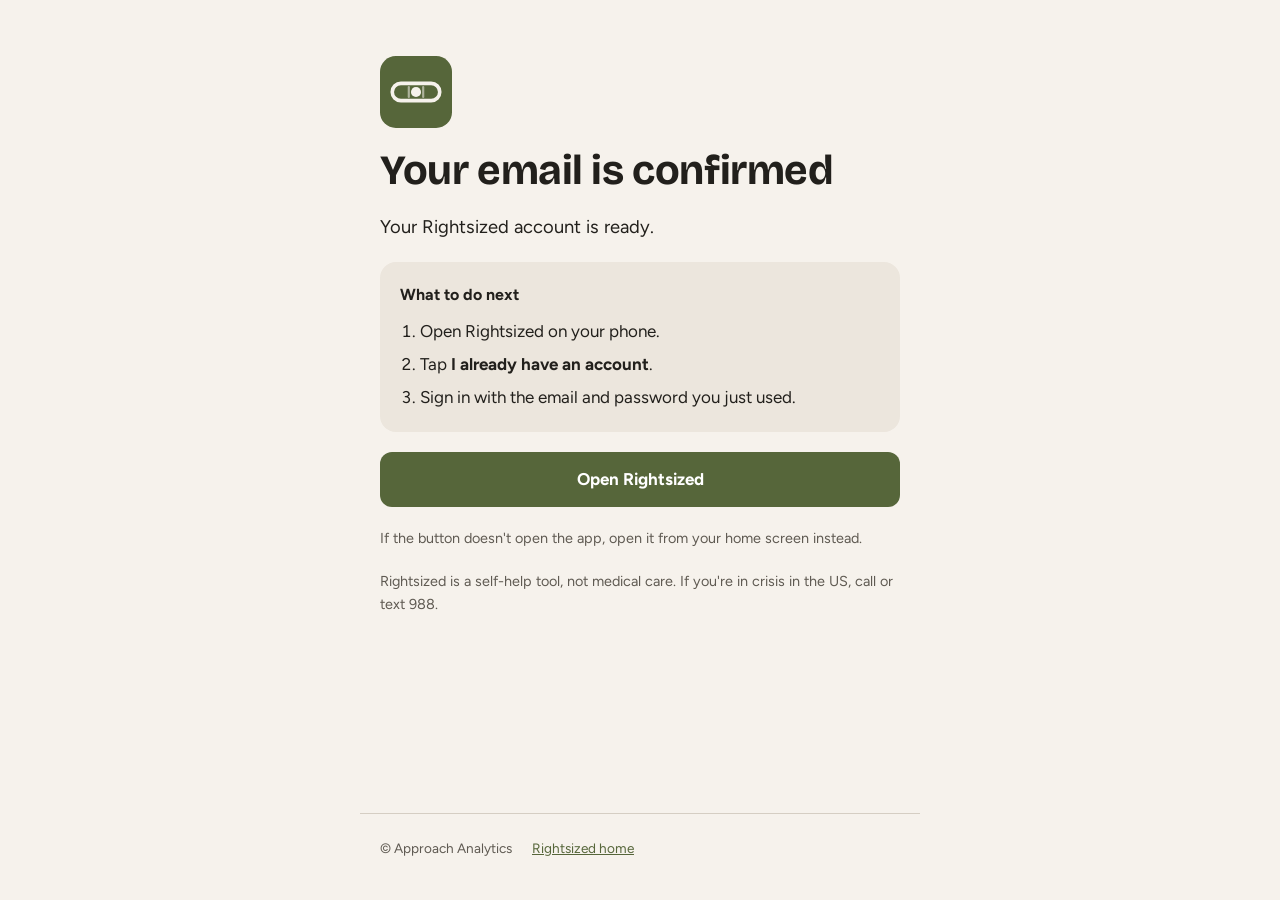
==== confirmed/index.html @ 9b3ffdf0 "Rightsized site: home and email-confirmed pages Co-Authored-By: Claude Opus 5.5 <noreply@anthropic.c" ====
<!doctype html>
<html lang="en">
<head>
<meta charset="utf-8">
<meta name="viewport" content="width=device-width, initial-scale=1">
<meta name="robots" content="noindex">
<title>Email confirmed · Rightsized</title>
<link rel="icon" href="../assets/favicon.png">
<link rel="preconnect" href="https://fonts.googleapis.com">
<link rel="stylesheet" href="https://fonts.googleapis.com/css2?family=Bricolage+Grotesque:opsz,wght@12..96,700&family=Figtree:wght@400;600;700&display=swap">
<link rel="stylesheet" href="../assets/site.css">
</head>
<body>
<main>
  <img class="logo" src="../assets/logo.svg" alt="Rightsized logo">

  <section id="ok">
    <div style="display:flex;flex-direction:column;gap:20px">
      <h1>Your email is confirmed</h1>
      <p class="lede">Your Rightsized account is ready.</p>
      <div class="card">
        <h2>What to do next</h2>
        <ol>
          <li>Open Rightsized on your phone.</li>
          <li>Tap <strong>I already have an account</strong>.</li>
          <li>Sign in with the email and password you just used.</li>
        </ol>
      </div>
      <a class="button" href="rightsized://">Open Rightsized</a>
      <p class="small muted">If the button doesn't open the app, open it from your home screen instead.</p>
    </div>
  </section>

  <section id="failed" hidden>
    <div style="display:flex;flex-direction:column;gap:20px">
      <h1>This link didn't work</h1>
      <p class="lede" id="failed-reason">The confirmation link has expired or was already used.</p>
      <div class="card">
        <h2>Try this</h2>
        <ol>
          <li>Open Rightsized and try signing in. If your email was already confirmed, it will work.</li>
          <li>If not, sign up again with the same email to get a fresh link.</li>
        </ol>
      </div>
    </div>
  </section>

  <p class="small muted">Rightsized is a self-help tool, not medical care. If you're in crisis in the US, call or text 988.</p>
</main>
<footer>
  <span>© Approach Analytics</span>
  <a href="../">Rightsized home</a>
</footer>
<script>
  // Supabase reports a failed confirmation in the query string or the hash.
  (function () {
    var params = new URLSearchParams(location.search + '&' + location.hash.replace(/^#/, ''));
    var error = params.get('error_description') || params.get('error');
    if (!error) return;
    document.getElementById('ok').hidden = true;
    document.getElementById('failed').hidden = false;
    if (/expired|invalid/i.test(error)) return;
    document.getElementById('failed-reason').textContent = error.replace(/\+/g, ' ');
  })();
</script>
</body>
</html>
---- assets/site.css ----
/* Rightsized site: Olive & Sand, matching the app's theme tokens. */
:root {
  --bg: #F6F2EC;
  --surface: #ECE6DD;
  --text: #22201C;
  --text-2: #5F5A52;
  --border: #D5CEC3;
  --accent: #56663A;
  --on-accent: #FFFFFF;
  --urgent: #B3261E;
  --display: "Bricolage Grotesque", "Avenir Next", "Segoe UI", system-ui, sans-serif;
  --body: "Figtree", "Avenir Next", "Segoe UI", system-ui, sans-serif;
  color-scheme: light;
}
@media (prefers-color-scheme: dark) {
  :root {
    --bg: #15140F;
    --surface: #1F1D17;
    --text: #EEEAE2;
    --text-2: #ADA79B;
    --border: #37342B;
    --accent: #A3B373;
    --on-accent: #151A0B;
    --urgent: #F2827A;
    color-scheme: dark;
  }
}

* { box-sizing: border-box; }
html, body { margin: 0; }
body {
  background: var(--bg);
  color: var(--text);
  font-family: var(--body);
  font-size: 17px;
  line-height: 1.6;
  min-height: 100vh;
  display: flex;
  flex-direction: column;
}
main {
  width: 100%;
  max-width: 560px;
  margin: 0 auto;
  padding-inline: 20px;
  padding-block: 56px 40px;
  display: flex;
  flex-direction: column;
  gap: 20px;
  flex: 1;
}
.logo { width: 72px; height: 72px; }
h1 {
  font-family: var(--display);
  font-size: clamp(2rem, 7vw, 2.6rem);
  line-height: 1.08;
  letter-spacing: -0.01em;
  margin: 0;
  text-wrap: balance;
}
p { margin: 0; }
.lede { font-size: 1.15rem; }
.muted { color: var(--text-2); }
.small { font-size: 0.9rem; }
.card {
  background: var(--surface);
  border-radius: 16px;
  padding: 20px;
  display: flex;
  flex-direction: column;
  gap: 10px;
}
.card h2 { font-size: 1rem; margin: 0; }
ol { margin: 0; padding-left: 1.2em; display: flex; flex-direction: column; gap: 6px; }
.button {
  display: block;
  text-align: center;
  text-decoration: none;
  font-weight: 700;
  padding: 14px 18px;
  border-radius: 12px;
  background: var(--accent);
  color: var(--on-accent);
}
.button:focus-visible, a:focus-visible { outline: 3px solid var(--accent); outline-offset: 3px; }
a { color: var(--accent); }
footer {
  max-width: 560px;
  width: 100%;
  margin: 0 auto;
  padding-inline: 20px;
  padding-block: 24px 40px;
  border-top: 1px solid var(--border);
  color: var(--text-2);
  font-size: 0.85rem;
  display: flex;
  flex-wrap: wrap;
  gap: 8px 20px;
}
[hidden] { display: none !important; }
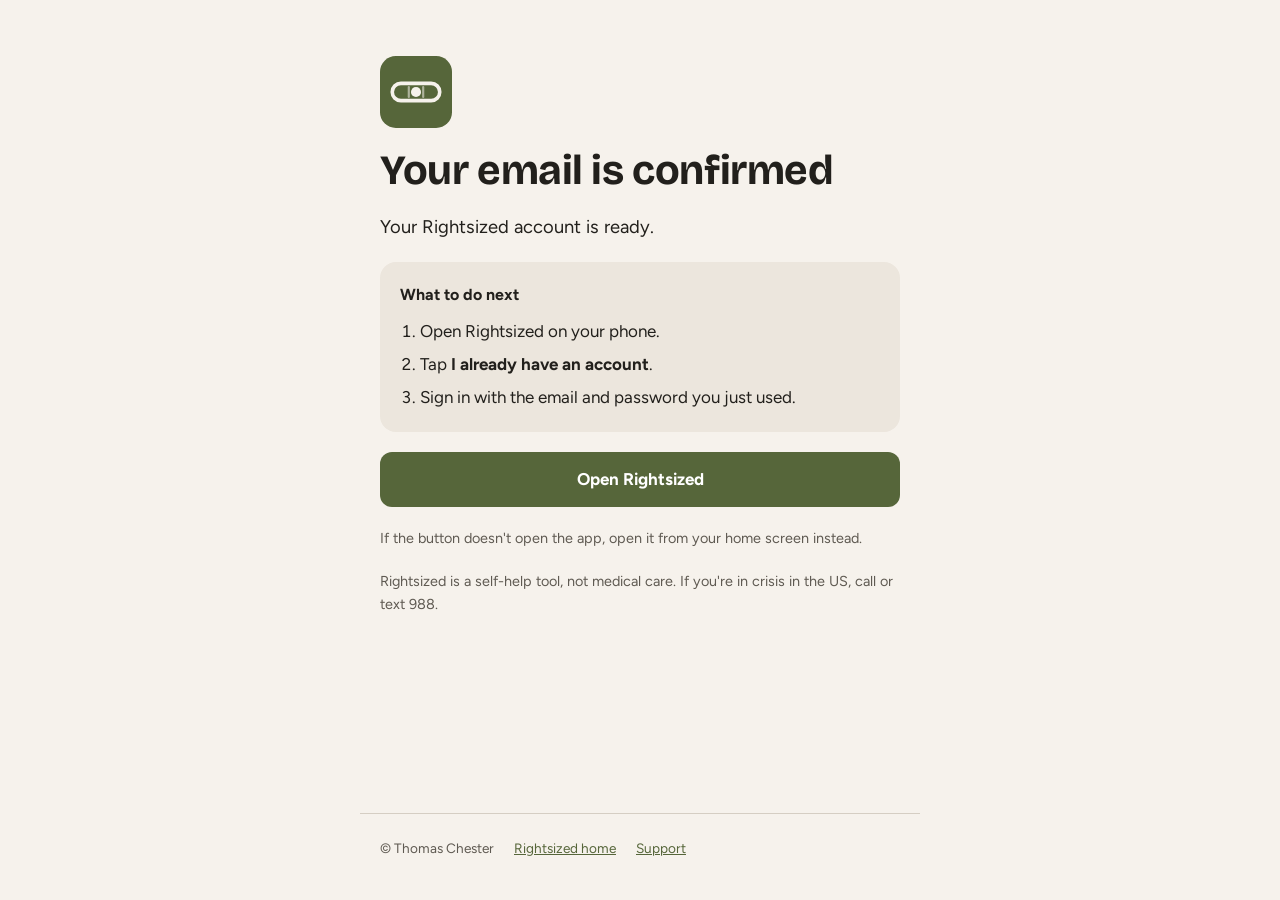
==== commit ad65c04f: "Add terms, privacy, health-data and support pages; reword home as self-help Co-Authored-By: Claude O" ====
--- a/confirmed/index.html
+++ b/confirmed/index.html
@@ -48,8 +48,9 @@
   <p class="small muted">Rightsized is a self-help tool, not medical care. If you're in crisis in the US, call or text 988.</p>
 </main>
 <footer>
-  <span>© Approach Analytics</span>
+  <span>© Thomas Chester</span>
   <a href="../">Rightsized home</a>
+  <a href="../support/">Support</a>
 </footer>
 <script>
   // Supabase reports a failed confirmation in the query string or the hash.
